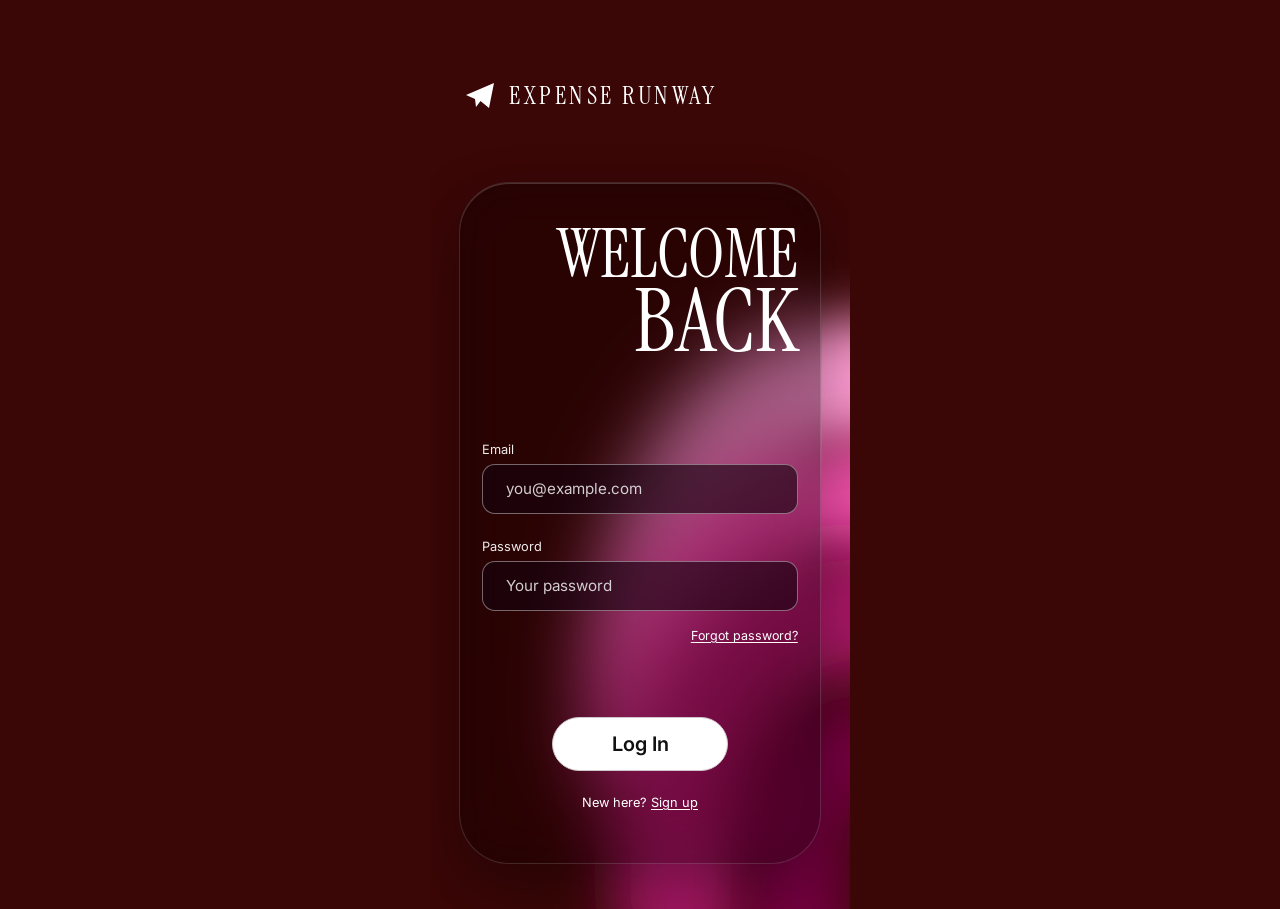
==== src/main/resources/static/auth.html @ 56b6767f "Add Log in and Sign up Pages for frontend" ====
<!DOCTYPE html>
<html lang="en">
<head>
    <meta charset="utf-8">
    <meta name="viewport" content="width=device-width, initial-scale=1, viewport-fit=cover">
    <meta name="theme-color" content="#3a0606">
    <title>Log In | Expense Runway</title>

    <link rel="preconnect" href="https://fonts.googleapis.com">
    <link rel="preconnect" href="https://fonts.gstatic.com" crossorigin>
    <link href="https://fonts.googleapis.com/css2?family=Inter:wght@400;600&family=Instrument+Serif&display=swap" rel="stylesheet">
    <link rel="stylesheet" href="css/auth.css">
    <script src="js/auth.js" defer></script>
</head>
<body>
<main class="screen" data-view="login">


    <svg class="bg" viewBox="0 0 402 874" preserveAspectRatio="none" aria-hidden="true">
        <defs>
            <filter id="soft" filterUnits="userSpaceOnUse" x="-300" y="-300" width="1000" height="1474">
                <feGaussianBlur stdDeviation="26"/>
            </filter>
        </defs>
        <path class="blob blob--a" filter="url(#soft)" stroke-width="120"
              d="M 470 367 C 450 367 430 367 405 367 C 309.4 367 232 466.4 232 589 C 232 599 232 610 232 620"
              data-signup="M 425 -30 C 405 90 385 145 350 175 C 300 215 230 226 140 240 C 50 255 0 290 -30 335"
              data-signup-width="80"/>
        <path class="blob blob--b" filter="url(#soft)" stroke-width="120"
              d="M 470 483 C 450 483 430 483 405 483 C 298.4 483 212 565.4 212 667 C 212 681 212 695 212 710"
              data-signup="M 450 190 C 420 240 390 274 350 290 C 290 312 220 322 140 336 C 80 345 20 355 -60 372"
              data-signup-width="90"/>
        <path class="blob blob--c" filter="url(#soft)" stroke-width="130"
              d="M 470 586 C 450 586 430 586 405 586 C 313.9 586 240 677.3 240 790 C 240 813 240 837 240 860"
              data-signup="M 460 438 C 340 440 280 486 200 478 C 120 470 40 470 40 540 C 40 610 50 700 40 770"
              data-signup-width="130"/>
        <path class="blob blob--d" filter="url(#soft)" stroke-width="100"
              d="M 470 726 C 450 726 430 726 405 726 C 374.6 726 350 754.7 350 790 C 350 827 350 863 350 900"
              data-signup="M 460 616 C 330 610 230 600 150 612 C 90 622 40 650 40 740 C 40 790 20 820 -40 830"
              data-signup-width="120"/>
    </svg>

    <header class="brand">
        <svg class="brand__icon" viewBox="0 0 32 32" aria-hidden="true">
            <path d="M2 15 30 3 25 28 16.5 21 12 27 11 19 2 15Z"/>
        </svg>
        <span class="brand__name">Expense Runway</span>
    </header>

    <div class="stage">

        <!-- LOGIN -->
        <section class="card card--login" aria-labelledby="login-title">
            <h1 class="title" id="login-title"><span>Welcome</span><span>Back</span></h1>
            <form class="form" action="#" method="post">
                <div class="field">
                    <label for="login-email">Email</label>
                    <input id="login-email" name="email" type="email" placeholder="you@example.com"
                           autocomplete="email" autocapitalize="none" spellcheck="false" required>
                </div>
                <div class="field">
                    <label for="login-password">Password</label>
                    <input id="login-password" name="password" type="password" placeholder="Your password"
                           autocomplete="current-password" required>
                </div>
                <p class="form__aside"><a href="#">Forgot password?</a></p>
                <div class="actions">
                    <button class="btn" type="submit">Log In</button>
                    <p class="switch">New here? <a href="#signup">Sign up</a></p>
                </div>
            </form>
        </section>

        <!-- SIGNUP -->
        <section class="card card--signup" aria-labelledby="signup-title">
            <h1 class="title" id="signup-title"><span>Start your</span><span>Runway</span></h1>
            <form class="form" action="#" method="post">
                <div class="field">
                    <label for="signup-name">Full Name</label>
                    <input id="signup-name" name="name" type="text" placeholder="Your name"
                           autocomplete="name" required>
                </div>
                <div class="field">
                    <label for="signup-email">Email</label>
                    <input id="signup-email" name="email" type="email" placeholder="you@example.com"
                           autocomplete="email" autocapitalize="none" spellcheck="false" required>
                </div>
                <div class="field">
                    <label for="signup-password">Password</label>
                    <input id="signup-password" name="password" type="password" placeholder="At least 8 characters"
                           autocomplete="new-password" minlength="8" required>
                </div>
                <div class="actions">
                    <button class="btn" type="submit">Create Account</button>
                    <p class="switch">Already have an account? <a href="#login">Log In</a></p>
                </div>
            </form>
        </section>

    </div>
</main>
</body>
</html>
---- src/main/resources/static/css/auth.css ----
/* =========================================================
   Expense Runway: login and signup
   Shared by login.html and signup.html
   ========================================================= */

/* ---------- 1. Design tokens ---------- */
:root {
  --bg: #3a0606;
  --pink-light: #fc9ad0;
  --pink: #ee50a7;
  --magenta: #a61464;
  --wine: #750040;

  --font-display: "Instrument Serif", serif;
  --font-ui: "Inter", system-ui, sans-serif;

  --frame: 420px; /* widest the phone layout gets on big screens */
}

/* ---------- 2. Reset and page ---------- */
*, *::before, *::after { box-sizing: border-box; }

html {
  background: var(--bg);
  color-scheme: dark;
  -webkit-text-size-adjust: 100%;
}

body {
  margin: 0;
  font-family: var(--font-ui);
  color: #fff;
  background: var(--bg);
  -webkit-font-smoothing: antialiased;
}

/* ---------- 3. The screen ----------
   container-type lets children size things in cqw
   (1cqw = 1% of the screen width), so the heading and
   spacing scale with the phone instead of using fixed px. */
.screen {
  position: relative;
  max-width: var(--frame);
  margin-inline: auto;
  min-height: 100vh;
  min-height: 100dvh;
  overflow: hidden;
  container-type: inline-size;
  display: flex;
  flex-direction: column;
  padding-top: max(5rem, calc(env(safe-area-inset-top) + 2.5rem));
  padding-bottom: max(2.5rem, env(safe-area-inset-bottom));
}

/* ---------- 4. Background blobs ----------
   Four blurred shapes. Each page only changes the custom
   properties (x, y, w, h, r), never the markup, so the
   browser can animate one blob from its login position to
   its signup position. */
.bg {
  position: absolute;
  inset: 0;
  z-index: 0;
  pointer-events: none;
}
.bg { width: 100%; height: 100%; }   /* .bg is an svg now */

.blob {
  fill: none;
  stroke-linecap: round;
  stroke-linejoin: round;
}
.blob--a { stroke: var(--pink-light); }
.blob--b { stroke: var(--pink); }
.blob--c { stroke: var(--magenta); }
.blob--d { stroke: var(--wine); }

/* ---------- 5. Brand row ---------- */
.brand {
  position: relative;
  z-index: 1;
  display: flex;
  align-items: center;
  gap: 3.2cqw;
  padding-inline: 8cqw;
  view-transition-name: brand; /* identical on both pages, so it stays put */
}

.brand__icon {
  width: 2rem;
  height: 2rem;
  flex: none;
  fill: #fff;
}

.brand__name {
  font-family: var(--font-display);
  font-size: 6cqw;
  letter-spacing: 0.14em;
  text-transform: uppercase;
  line-height: 1;
}

/* ---------- 6. Glass card ---------- */
.card {
  position: relative;
  z-index: 1;
  margin-inline: 6.8cqw;
  margin-top: var(--card-gap);
  padding: 2.6rem 5.4cqw var(--card-pad-bottom);
  border-radius: 12cqw;
  background: rgba(0, 0, 0, 0.35);                 /* low opacity black fill */
  -webkit-backdrop-filter: blur(28px) saturate(1.15);
  backdrop-filter: blur(28px) saturate(1.15);
  border: 1px solid rgba(255, 255, 255, 0.14);
  box-shadow:
    inset 0 1px 0 rgba(255, 255, 255, 0.18),       /* light catching the top edge */
    0 24px 60px rgba(0, 0, 0, 0.3);
}

/* Per page spacing, tuned to match the Figma frames */
.card--login  { --card-gap: 4.4rem; --card-pad-bottom: 3.3rem; --title-gap: 5.2rem; --field-gap: 1.7rem; --actions-gap: 2.9rem; }
.card--signup { --card-gap: 3rem;   --card-pad-bottom: 3.4rem; --title-gap: 3.8rem; --field-gap: 1rem;   --actions-gap: 4rem; }

/* ---------- 7. Heading ---------- */
.title {
  margin: 0;
  text-align: right;
  font-family: var(--font-display);
  font-weight: 400;
  text-transform: uppercase;
  line-height: 0.88;
}

.title span { display: block; }
.title span:first-child { font-size: 16cqw; }   /* WELCOME / START YOUR */
.title span:last-child  { font-size: 20.8cqw; } /* BACK / RUNWAY */

/* ---------- 8. Form ---------- */
.form {
  display: flex;
  flex-direction: column;
  gap: var(--field-gap);
  margin-top: var(--title-gap);
}

.field {
  display: grid;
  gap: 0.45rem;
}

.field label {
  font-size: 0.8rem;
  line-height: 1;
  color: rgba(255, 255, 255, 0.92);
}

.field input {
  width: 100%;
  height: 3.1rem;
  padding: 0 1.45rem;
  font: 400 0.95rem/1 var(--font-ui);
  color: #fff;
  caret-color: var(--pink-light);
  background: rgba(22, 2, 16, 0.62);
  border: 1px solid rgba(255, 255, 255, 0.4);
  border-radius: 0.8rem;
  transition: border-color 0.2s, background-color 0.2s;
}

.field input::placeholder { color: rgba(255, 255, 255, 0.8); }

.field input:focus-visible {
  outline: 2px solid var(--pink-light);
  outline-offset: 2px;
  border-color: var(--pink-light);
  background: rgba(22, 2, 16, 0.78);
}

/* Browsers paint autofilled inputs pale blue. Keep them on theme. */
.field input:-webkit-autofill {
  -webkit-text-fill-color: #fff;
  box-shadow: 0 0 0 100px #2b0a22 inset;
  transition: background-color 9999s ease-out;
}

.form__aside {
  margin: -0.6rem 0 0;          /* pulls it up under the password field */
  text-align: right;
  font-size: 0.78rem;
}

/* ---------- 9. Actions ---------- */
.actions {
  margin-top: var(--actions-gap);
  display: grid;
  justify-items: center;
  gap: 1.5rem;
}

.btn {
  min-width: 11rem;
  height: 3.4rem;
  padding: 0 2.4rem;
  font: 600 1.25rem/1 var(--font-ui);
  color: #111;
  background: #fff;
  border: 1.5px solid #cfc6cc;
  border-radius: 999px;
  cursor: pointer;
  transition: transform 0.15s ease, box-shadow 0.2s ease, background-color 0.2s;
}

.btn:hover  { box-shadow: 0 6px 22px rgba(252, 154, 208, 0.35); }
.btn:active { transform: scale(0.97); }
.btn:focus-visible { outline: 2px solid var(--pink-light); outline-offset: 3px; }

.switch {
  margin: 0;
  font-size: 0.8rem;
  text-align: center;
}

.card a {
  color: #fff;
  text-underline-offset: 2px;
}

.card a:hover { color: var(--pink-light); }
.card a:focus-visible { outline: 2px solid var(--pink-light); outline-offset: 3px; border-radius: 2px; }

/* ---------- 10. Page transitions ----------
/* Both cards sit in the same grid cell. Only the active one is visible. */
.stage { position: relative; z-index: 1; display: grid; }

.card {
  grid-area: 1 / 1;
  align-self: start;          /* each card keeps its own height */
  opacity: 0;
  visibility: hidden;         /* also removes it from Tab order and screen readers */
  transform: translateY(12px);
  transition: opacity 0.4s ease, transform 0.4s ease, visibility 0s 0.4s;
}

.screen[data-view="login"]  .card--login,
.screen[data-view="signup"] .card--signup {
  opacity: 1;
  visibility: visible;
  transform: none;
  transition: opacity 0.5s ease 0.25s, transform 0.5s ease 0.25s, visibility 0s;
}

@media (prefers-reduced-motion: reduce) {
  .card, .btn, .field input { transition: none; }
}

.requestMatchers("/api/auth/**", "/auth.html", "/css/**", "/js/**").permitAll()
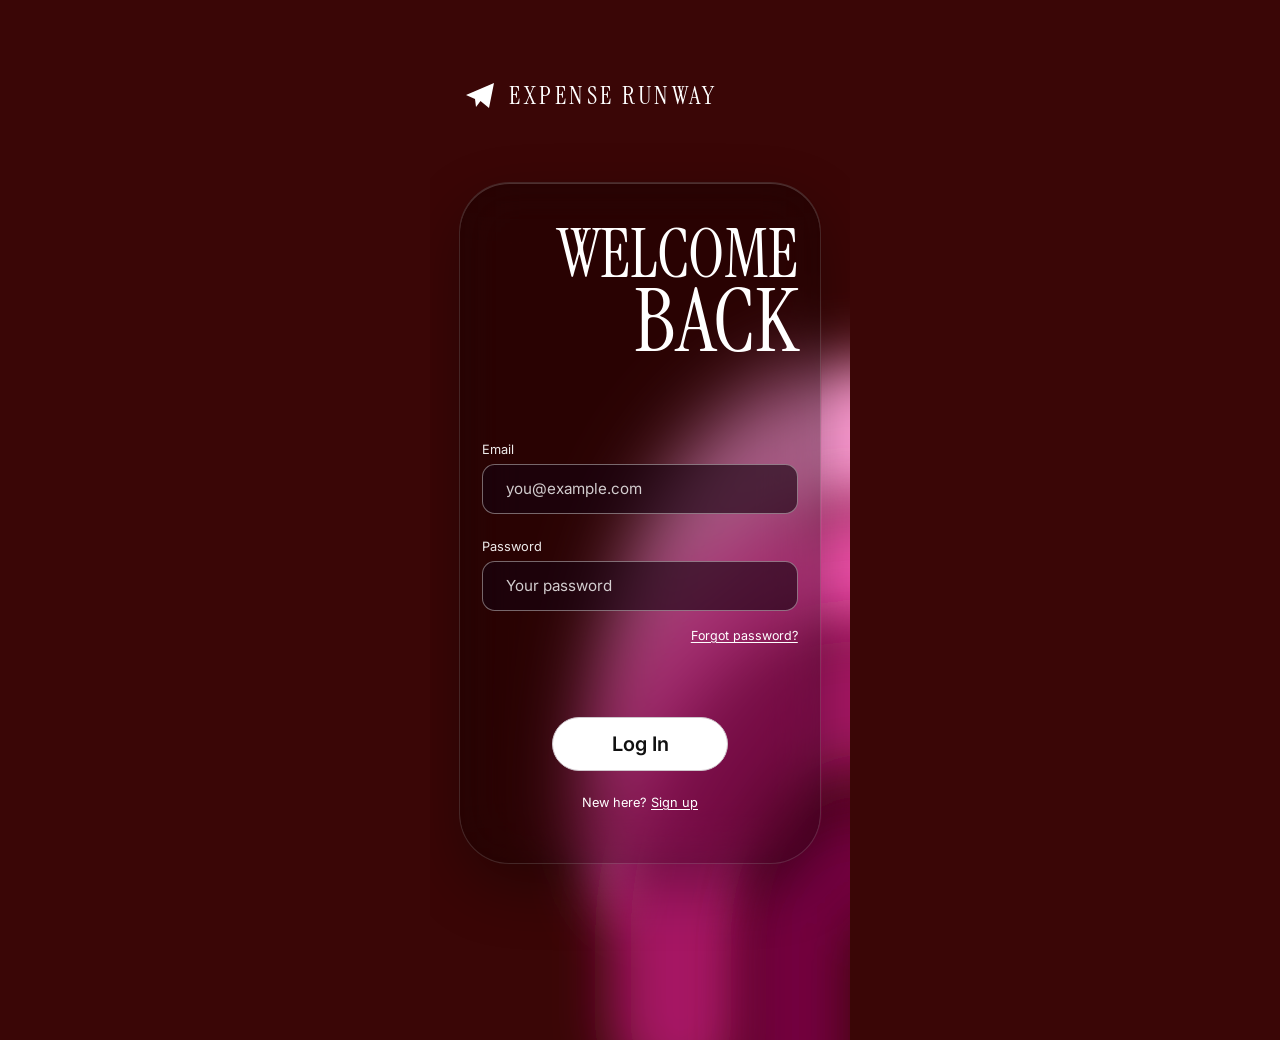
==== commit 3ef13f3f: "feat: auth frontend with signup, login, forgot and reset password connected to the API Co-Authored-B" ====
--- a/src/main/resources/static/auth.html
+++ b/src/main/resources/static/auth.html
@@ -10,6 +10,7 @@
     <link rel="preconnect" href="https://fonts.gstatic.com" crossorigin>
     <link href="https://fonts.googleapis.com/css2?family=Inter:wght@400;600&family=Instrument+Serif&display=swap" rel="stylesheet">
     <link rel="stylesheet" href="css/auth.css">
+    <script src="js/api.js" defer></script>
     <script src="js/auth.js" defer></script>
 </head>
 <body>
@@ -47,57 +48,164 @@
         <span class="brand__name">Expense Runway</span>
     </header>
 
+    <p class="banner" id="session-banner" role="status" hidden>Session ended, please log in again.</p>
+
     <div class="stage">
 
         <!-- LOGIN -->
-        <section class="card card--login" aria-labelledby="login-title">
+        <section class="card card--login" data-card="login" aria-labelledby="login-title">
             <h1 class="title" id="login-title"><span>Welcome</span><span>Back</span></h1>
-            <form class="form" action="#" method="post">
+            <form class="form" id="login-form" novalidate>
                 <div class="field">
                     <label for="login-email">Email</label>
                     <input id="login-email" name="email" type="email" placeholder="you@example.com"
-                           autocomplete="email" autocapitalize="none" spellcheck="false" required>
+                           autocomplete="email" autocapitalize="none" spellcheck="false"
+                           aria-describedby="login-email-error">
+                    <p class="field__error" id="login-email-error" data-error-for="email"></p>
                 </div>
                 <div class="field">
                     <label for="login-password">Password</label>
                     <input id="login-password" name="password" type="password" placeholder="Your password"
-                           autocomplete="current-password" required>
-                </div>
-                <p class="form__aside"><a href="#">Forgot password?</a></p>
-                <div class="actions">
-                    <button class="btn" type="submit">Log In</button>
+                           autocomplete="current-password" aria-describedby="login-password-error login-form-error">
+                    <p class="field__error" id="login-password-error" data-error-for="password"></p>
+                    <p class="form__error" id="login-form-error" role="alert"></p>
+                </div>
+                <p class="form__aside"><a href="#forgot">Forgot password?</a></p>
+                <div class="actions">
+                    <button class="btn" type="submit" data-busy="Logging in…">Log In</button>
                     <p class="switch">New here? <a href="#signup">Sign up</a></p>
                 </div>
             </form>
         </section>
 
         <!-- SIGNUP -->
-        <section class="card card--signup" aria-labelledby="signup-title">
+        <section class="card card--signup" data-card="signup" aria-labelledby="signup-title">
             <h1 class="title" id="signup-title"><span>Start your</span><span>Runway</span></h1>
-            <form class="form" action="#" method="post">
+            <form class="form" id="signup-form" novalidate>
                 <div class="field">
                     <label for="signup-name">Full Name</label>
                     <input id="signup-name" name="name" type="text" placeholder="Your name"
-                           autocomplete="name" required>
+                           autocomplete="name" aria-describedby="signup-name-error">
+                    <p class="field__error" id="signup-name-error" data-error-for="name"></p>
+                </div>
+                <div class="field">
+                    <label for="signup-username">Username</label>
+                    <input id="signup-username" name="username" type="text" placeholder="e.g. zee_runs"
+                           autocomplete="off" autocapitalize="none" spellcheck="false" maxlength="20"
+                           aria-describedby="signup-username-hint signup-username-error">
+                    <p class="field__hint" id="signup-username-hint">4 to 20 characters. Letters, numbers, _ and .</p>
+                    <p class="field__error" id="signup-username-error" data-error-for="username"></p>
                 </div>
                 <div class="field">
                     <label for="signup-email">Email</label>
                     <input id="signup-email" name="email" type="email" placeholder="you@example.com"
-                           autocomplete="email" autocapitalize="none" spellcheck="false" required>
+                           autocomplete="email" autocapitalize="none" spellcheck="false"
+                           aria-describedby="signup-email-error">
+                    <p class="field__error" id="signup-email-error" data-error-for="email"></p>
                 </div>
                 <div class="field">
                     <label for="signup-password">Password</label>
                     <input id="signup-password" name="password" type="password" placeholder="At least 8 characters"
-                           autocomplete="new-password" minlength="8" required>
-                </div>
-                <div class="actions">
-                    <button class="btn" type="submit">Create Account</button>
+                           autocomplete="new-password" aria-describedby="signup-rules signup-password-error">
+                    <ul class="checklist" id="signup-rules" data-rules-for="signup-password">
+                        <li data-rule="length">8+ characters</li>
+                        <li data-rule="number">A number</li>
+                        <li data-rule="special">A special character</li>
+                    </ul>
+                    <p class="field__error" id="signup-password-error" data-error-for="password"></p>
+                </div>
+                <p class="form__error" role="alert"></p>
+                <div class="actions">
+                    <button class="btn" type="submit" data-busy="Creating…">Create Account</button>
                     <p class="switch">Already have an account? <a href="#login">Log In</a></p>
                 </div>
             </form>
+        </section>
+
+        <!-- FORGOT PASSWORD -->
+        <section class="card card--small" data-card="forgot" aria-labelledby="forgot-title">
+            <h1 class="title title--long" id="forgot-title"><span>Forgot</span><span>Password</span></h1>
+            <form class="form" id="forgot-form" novalidate>
+                <p class="card__text">Enter the email you signed up with and we'll send you a link to choose a new password.</p>
+                <div class="field">
+                    <label for="forgot-email">Email</label>
+                    <input id="forgot-email" name="email" type="email" placeholder="you@example.com"
+                           autocomplete="email" autocapitalize="none" spellcheck="false"
+                           aria-describedby="forgot-email-error">
+                    <p class="field__error" id="forgot-email-error" data-error-for="email"></p>
+                </div>
+                <p class="form__error" role="alert"></p>
+                <div class="actions">
+                    <button class="btn" type="submit" data-busy="Sending…">Send reset link</button>
+                    <p class="switch"><a href="#login">Back to log in</a></p>
+                </div>
+            </form>
+        </section>
+
+        <!-- CHECK YOUR EMAIL -->
+        <section class="card card--small" data-card="sent" aria-labelledby="sent-title">
+            <h1 class="title" id="sent-title"><span>Check your</span><span>Email</span></h1>
+            <div class="form">
+                <p class="card__text">If an account exists for <strong id="sent-email">that address</strong>, we sent a link to reset your password. It works once and expires in 30 minutes.</p>
+                <p class="card__text card__text--muted">Nothing there? Check your spam folder.</p>
+                <div class="actions">
+                    <a class="btn" href="#login">Back to log in</a>
+                </div>
+            </div>
+        </section>
+
+        <!-- SET NEW PASSWORD (opened from the email link) -->
+        <section class="card card--small" data-card="reset" aria-labelledby="reset-title">
+            <h1 class="title title--long" id="reset-title"><span>New</span><span>Password</span></h1>
+            <form class="form" id="reset-form" novalidate>
+                <div class="field">
+                    <label for="reset-password">New password</label>
+                    <input id="reset-password" name="newPassword" type="password" placeholder="At least 8 characters"
+                           autocomplete="new-password" aria-describedby="reset-rules reset-password-error">
+                    <ul class="checklist" id="reset-rules" data-rules-for="reset-password">
+                        <li data-rule="length">8+ characters</li>
+                        <li data-rule="number">A number</li>
+                        <li data-rule="special">A special character</li>
+                    </ul>
+                    <p class="field__error" id="reset-password-error" data-error-for="newPassword"></p>
+                </div>
+                <div class="field">
+                    <label for="reset-confirm">Confirm password</label>
+                    <input id="reset-confirm" name="confirm" type="password" placeholder="Type it again"
+                           autocomplete="new-password" aria-describedby="reset-confirm-error">
+                    <p class="field__error" id="reset-confirm-error" data-error-for="confirm"></p>
+                </div>
+                <p class="form__error" role="alert"></p>
+                <div class="actions">
+                    <button class="btn" type="submit" data-busy="Saving…">Save password</button>
+                </div>
+            </form>
+        </section>
+
+        <!-- PASSWORD UPDATED -->
+        <section class="card card--small" data-card="done" aria-labelledby="done-title">
+            <h1 class="title" id="done-title"><span>All</span><span>Set</span></h1>
+            <div class="form">
+                <p class="card__text">Your password has been updated. Log in with your new password.</p>
+                <div class="actions">
+                    <a class="btn" href="#login">Log In</a>
+                </div>
+            </div>
+        </section>
+
+        <!-- LINK EXPIRED OR USED -->
+        <section class="card card--small" data-card="expired" aria-labelledby="expired-title">
+            <h1 class="title title--long" id="expired-title"><span>Link</span><span>Expired</span></h1>
+            <div class="form">
+                <p class="card__text">This reset link has expired or was already used. Links work once and only for 30 minutes.</p>
+                <div class="actions">
+                    <a class="btn" href="#forgot">Request a new link</a>
+                    <p class="switch"><a href="#login">Back to log in</a></p>
+                </div>
+            </div>
         </section>
 
     </div>
 </main>
 </body>
-</html>+</html>
--- a/src/main/resources/static/css/auth.css
+++ b/src/main/resources/static/css/auth.css
@@ -1,6 +1,6 @@
 /* =========================================================
-   Expense Runway: login and signup
-   Shared by login.html and signup.html
+   Expense Runway: login, signup and password reset
+   Used by auth.html (and home.html for now)
    ========================================================= */
 
 /* ---------- 1. Design tokens ---------- */
@@ -121,6 +121,7 @@
 /* Per page spacing, tuned to match the Figma frames */
 .card--login  { --card-gap: 4.4rem; --card-pad-bottom: 3.3rem; --title-gap: 5.2rem; --field-gap: 1.7rem; --actions-gap: 2.9rem; }
 .card--signup { --card-gap: 3rem;   --card-pad-bottom: 3.4rem; --title-gap: 3.8rem; --field-gap: 1rem;   --actions-gap: 4rem; }
+.card--small  { --card-gap: 4.4rem; --card-pad-bottom: 3rem;   --title-gap: 3rem;   --field-gap: 1.4rem; --actions-gap: 2.2rem; }
 
 /* ---------- 7. Heading ---------- */
 .title {
@@ -135,6 +136,8 @@
 .title span { display: block; }
 .title span:first-child { font-size: 16cqw; }   /* WELCOME / START YOUR */
 .title span:last-child  { font-size: 20.8cqw; } /* BACK / RUNWAY */
+.title--long span:first-child { font-size: 13cqw; } /* long last word: both lines shrink */
+.title--long span:last-child  { font-size: 17cqw; } /* PASSWORD / EXPIRED */
 
 /* ---------- 8. Form ---------- */
 .form {
@@ -177,6 +180,45 @@
   background: rgba(22, 2, 16, 0.78);
 }
 
+.field input[aria-invalid="true"] { border-color: #ffb3c7; }
+
+.field__hint,
+.field__error,
+.form__error {
+  margin: 0;
+  font-size: 0.74rem;
+  line-height: 1.35;
+}
+.field__hint { color: rgba(255, 255, 255, 0.7); }
+.field__error,
+.form__error { color: #ffc2d4; }
+.field__error:empty,
+.form__error:empty { display: none; }
+
+/* live password rules: each line turns on when it is met */
+.checklist {
+  display: flex;
+  flex-wrap: wrap;
+  gap: 0.3rem 0.9rem;
+  margin: 0.1rem 0 0;
+  padding: 0;
+  list-style: none;
+  font-size: 0.74rem;
+  color: rgba(255, 255, 255, 0.6);
+}
+.checklist li::before { content: "○ "; }
+.checklist li.is-met { color: #fff; }
+.checklist li.is-met::before { content: "✓ "; color: var(--pink-light); }
+
+.card__text {
+  margin: 0;
+  font-size: 0.9rem;
+  line-height: 1.5;
+  color: rgba(255, 255, 255, 0.9);
+}
+.card__text--muted { font-size: 0.8rem; color: rgba(255, 255, 255, 0.65); }
+.card__text strong { font-weight: 600; overflow-wrap: anywhere; }
+
 /* Browsers paint autofilled inputs pale blue. Keep them on theme. */
 .field input:-webkit-autofill {
   -webkit-text-fill-color: #fff;
@@ -212,6 +254,17 @@
 }
 
 .btn:hover  { box-shadow: 0 6px 22px rgba(252, 154, 208, 0.35); }
+.btn:disabled { opacity: 0.7; cursor: progress; }
+
+/* links that look like the button ("Back to log in") */
+.card a.btn {
+  display: inline-flex;
+  align-items: center;
+  justify-content: center;
+  color: #111;
+  text-decoration: none;
+}
+.card a.btn:hover { color: #111; }
 .btn:active { transform: scale(0.97); }
 .btn:focus-visible { outline: 2px solid var(--pink-light); outline-offset: 3px; }
 
@@ -229,9 +282,24 @@
 .card a:hover { color: var(--pink-light); }
 .card a:focus-visible { outline: 2px solid var(--pink-light); outline-offset: 3px; border-radius: 2px; }
 
-/* ---------- 10. Page transitions ----------
-/* Both cards sit in the same grid cell. Only the active one is visible. */
-.stage { position: relative; z-index: 1; display: grid; }
+/* ---------- 10. Banner ("Session ended") ---------- */
+.banner {
+  position: relative;
+  z-index: 1;
+  margin: 1.4rem 6.8cqw 0;
+  padding: 0.8rem 1.1rem;
+  font-size: 0.85rem;
+  text-align: center;
+  background: rgba(0, 0, 0, 0.45);
+  border: 1px solid var(--pink-light);
+  border-radius: 0.8rem;
+}
+.banner[hidden] { display: none; }
+.banner:not([hidden]) + .stage .card { --card-gap: 1.6rem; }
+
+/* ---------- 11. Page transitions ----------
+   All cards sit in the same grid cell. Only the active one is visible. */
+.stage { position: relative; z-index: 1; display: grid; grid-template-columns: minmax(0, 1fr); } /* hidden cards must not widen the column */
 
 .card {
   grid-area: 1 / 1;
@@ -242,8 +310,7 @@
   transition: opacity 0.4s ease, transform 0.4s ease, visibility 0s 0.4s;
 }
 
-.screen[data-view="login"]  .card--login,
-.screen[data-view="signup"] .card--signup {
+.card.is-active {
   opacity: 1;
   visibility: visible;
   transform: none;
@@ -253,5 +320,3 @@
 @media (prefers-reduced-motion: reduce) {
   .card, .btn, .field input { transition: none; }
 }
-
-.requestMatchers("/api/auth/**", "/auth.html", "/css/**", "/js/**").permitAll()
